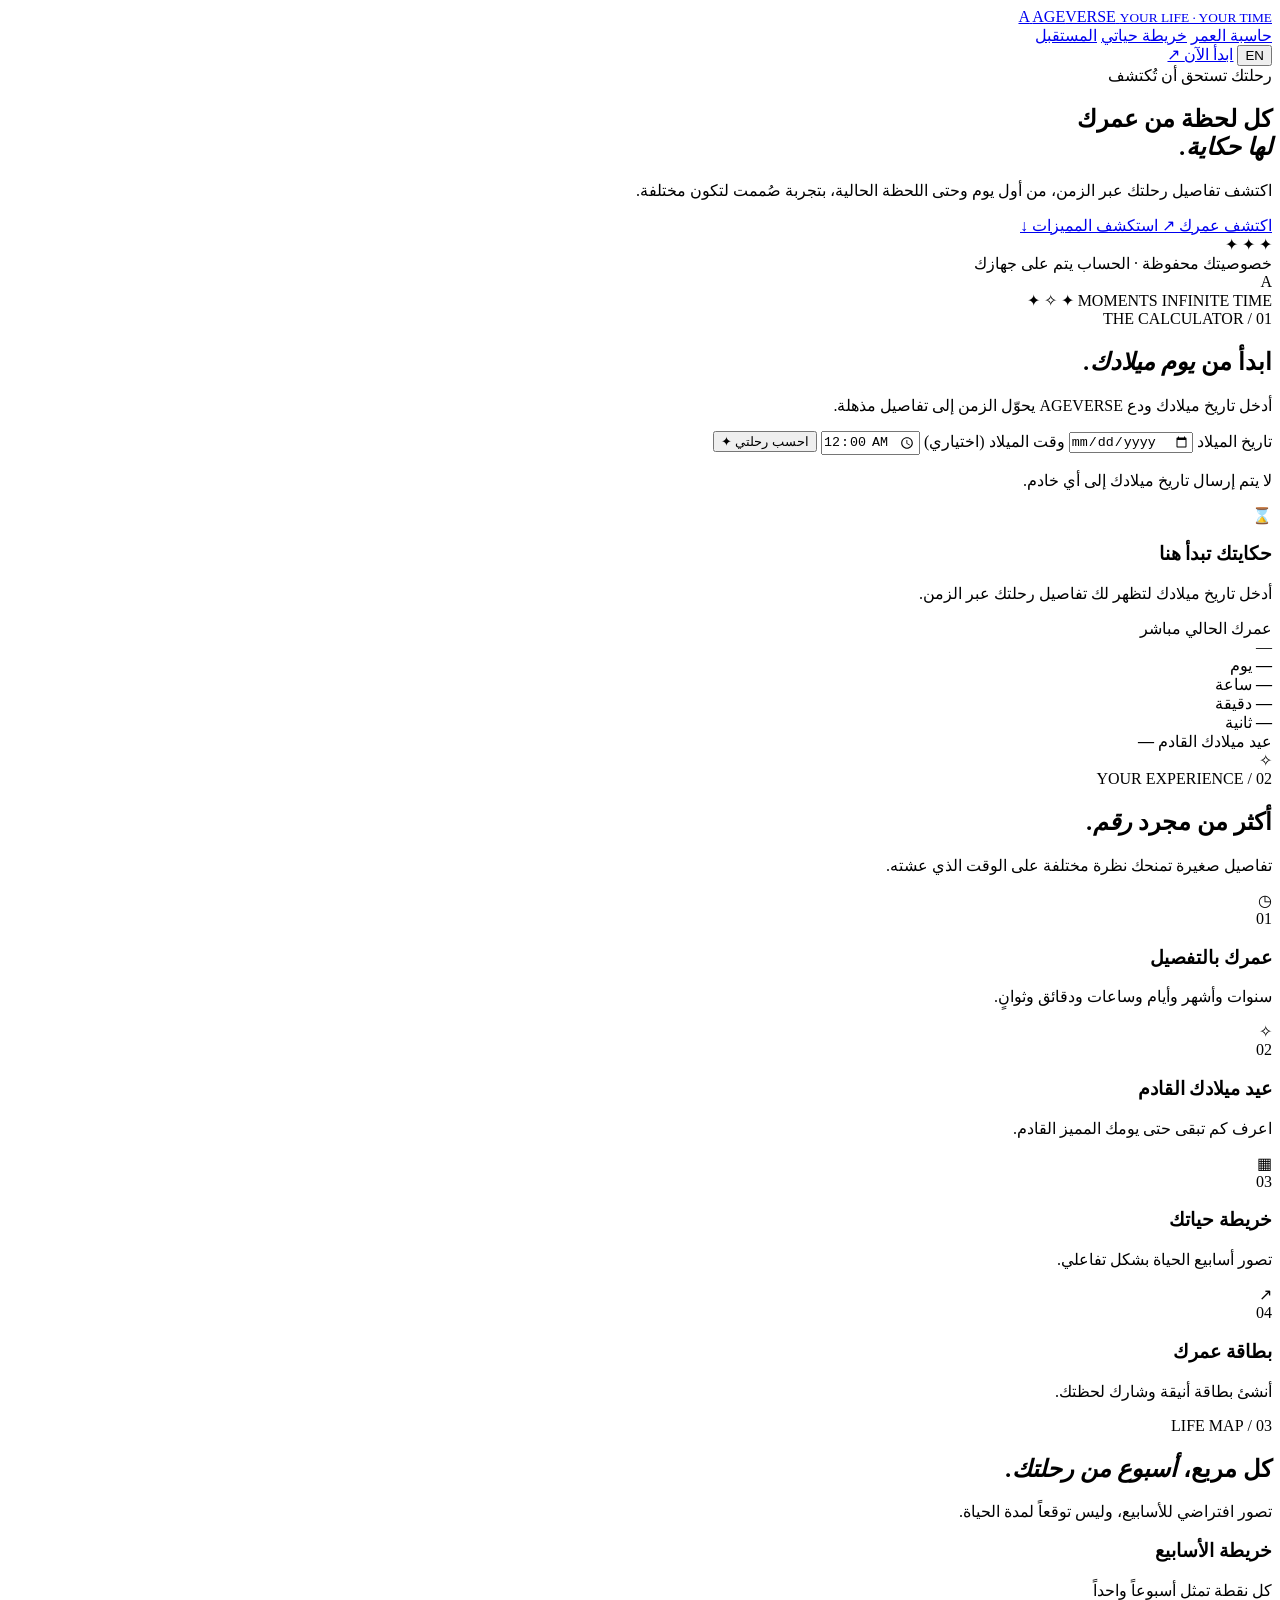
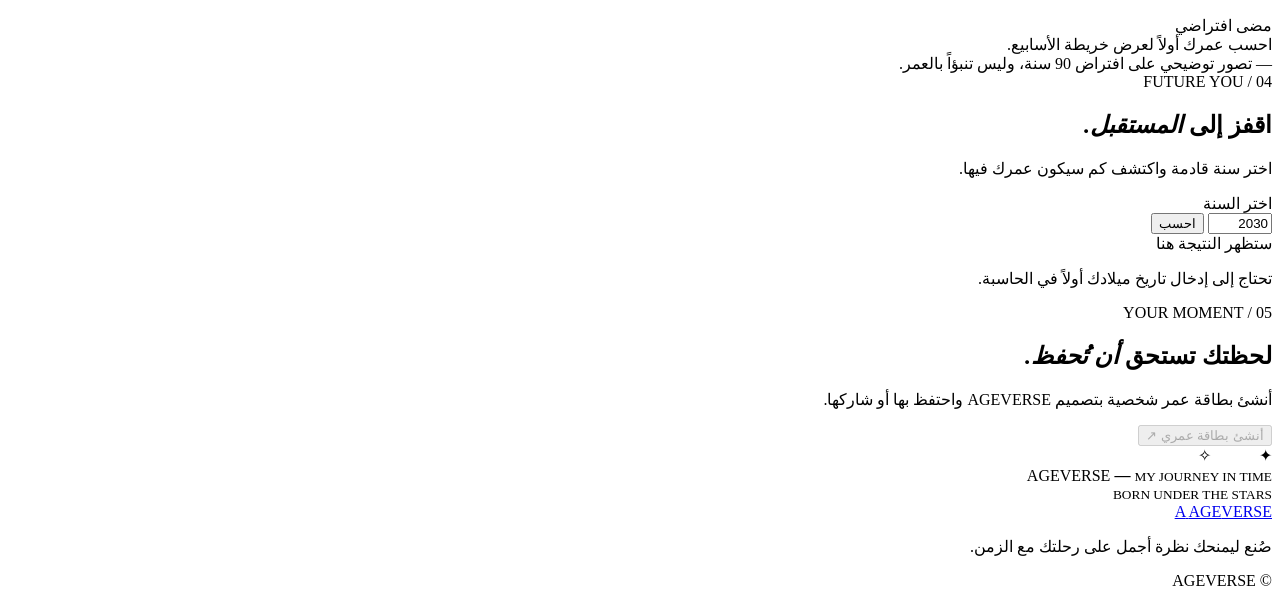
==== index.html @ b9f7c520 "Add initial HTML structure for AGEVERSE" ====
<!DOCTYPE html>
<html lang="ar" dir="rtl">
<head>
  <meta charset="UTF-8">
  <meta name="viewport" content="width=device-width, initial-scale=1.0">
  <meta name="theme-color" content="#0b0813">
  <meta name="description" content="AGEVERSE - اكتشف عمرك ورحلتك عبر الزمن">
  <title>AGEVERSE — Your Life, Your Time</title>

  <link rel="preconnect" href="https://fonts.googleapis.com">
  <link rel="preconnect" href="https://fonts.gstatic.com" crossorigin>

  <link href="https://fonts.googleapis.com/css2?family=DM+Sans:wght@400;500;600;700&family=IBM+Plex+Sans+Arabic:wght@400;500;600;700&display=swap" rel="stylesheet">

  <link rel="stylesheet" href="css/style.css">
</head>

<body>

  <div class="ambient ambient-one"></div>
  <div class="ambient ambient-two"></div>

  <header class="topbar wrap">

    <a class="brand" href="#">
      <span class="brand-mark">A</span>
      <span>
        AGE<span class="brand-light">VERSE</span>
        <small>YOUR LIFE · YOUR TIME</small>
      </span>
    </a>

    <nav class="nav">
      <a href="#calculator" data-i18n="navCalc">حاسبة العمر</a>
      <a href="#life-map" data-i18n="navMap">خريطة حياتي</a>
      <a href="#future" data-i18n="navFuture">المستقبل</a>
    </nav>

    <div class="top-actions">
      <button class="lang-btn" id="languageToggle">EN</button>
      <a class="top-cta" href="#calculator">
        <span data-i18n="start">ابدأ الآن</span> ↗
      </a>
    </div>

  </header>

  <main>

    <section class="hero wrap">

      <div class="hero-copy">

        <div class="eyebrow">
          <span class="eyebrow-dot"></span>
          <span data-i18n="eyebrow">رحلتك تستحق أن تُكتشف</span>
        </div>

        <h1 data-i18n="heroTitle">
          كل لحظة من عمرك<br>
          <em>لها حكاية.</em>
        </h1>

        <p data-i18n="heroText">
          اكتشف تفاصيل رحلتك عبر الزمن، من أول يوم وحتى اللحظة الحالية، بتجربة صُممت لتكون مختلفة.
        </p>

        <div class="hero-buttons">
          <a class="button button-primary" href="#calculator" data-i18n="discover">
            اكتشف عمرك ↗
          </a>

          <a class="text-link" href="#features" data-i18n="explore">
            استكشف المميزات ↓
          </a>
        </div>

        <div class="hero-proof">
          <div class="proof-stars">✦ ✦ ✦</div>
          <span data-i18n="private">
            خصوصيتك محفوظة · الحساب يتم على جهازك
          </span>
        </div>

      </div>

      <div class="hero-art">

        <div class="orbit orbit-a"></div>
        <div class="orbit orbit-b"></div>
        <div class="orbit orbit-c"></div>

        <div class="planet">
          <div class="planet-glow"></div>
          <div class="planet-core">A</div>
        </div>

        <span class="orbit-label label-top">MOMENTS</span>
        <span class="orbit-label label-bottom">INFINITE TIME</span>

        <span class="spark spark-one">✦</span>
        <span class="spark spark-two">✧</span>
        <span class="spark spark-three">✦</span>

      </div>

    </section>

    <section class="calculator-section wrap" id="calculator">

      <div class="section-heading">
        <div>
          <span class="kicker">01 / THE CALCULATOR</span>
          <h2 data-i18n="calcTitle">ابدأ من <em>يوم ميلادك.</em></h2>
        </div>

        <p data-i18n="calcDesc">
          أدخل تاريخ ميلادك ودع AGEVERSE يحوّل الزمن إلى تفاصيل مذهلة.
        </p>
      </div>

      <div class="calculator-card">

        <div class="form-side">

          <label for="birthDate" data-i18n="birthLabel">تاريخ الميلاد</label>
          <input id="birthDate" type="date">

          <label for="birthTime" data-i18n="timeLabel">
            وقت الميلاد (اختياري)
          </label>
          <input id="birthTime" type="time" value="00:00">

          <button id="calculateBtn" class="button button-primary full-button">
            <span data-i18n="calculate">احسب رحلتي</span> ✦
          </button>

          <p class="form-note" data-i18n="localNote">
            لا يتم إرسال تاريخ ميلادك إلى أي خادم.
          </p>

          <p id="formError" class="form-error"></p>

        </div>

        <div class="result-side" id="resultPanel">

          <div class="result-empty">
            <div class="empty-icon">⌛</div>
            <h3 data-i18n="waitingTitle">حكايتك تبدأ هنا</h3>
            <p data-i18n="waitingText">
              أدخل تاريخ ميلادك لتظهر لك تفاصيل رحلتك عبر الزمن.
            </p>
          </div>

          <div class="result-content hidden" id="resultContent">

            <div class="result-top">
              <span data-i18n="yourAge">عمرك الحالي</span>
              <span class="live-pill"><i></i> مباشر</span>
            </div>

            <div class="age-number" id="ageMain">—</div>
            <div class="age-caption" id="ageCaption"></div>

            <div class="stats-grid">

              <div class="stat">
                <strong id="daysLived">—</strong>
                <span data-i18n="days">يوم</span>
              </div>

              <div class="stat">
                <strong id="hoursLived">—</strong>
                <span data-i18n="hours">ساعة</span>
              </div>

              <div class="stat">
                <strong id="minutesLived">—</strong>
                <span data-i18n="minutes">دقيقة</span>
              </div>

              <div class="stat">
                <strong id="secondsLived">—</strong>
                <span data-i18n="seconds">ثانية</span>
              </div>

            </div>

            <div class="birthday-strip">
              <div>
                <span data-i18n="nextBirthday">عيد ميلادك القادم</span>
                <strong id="birthdayCountdown">—</strong>
              </div>
              <div class="birthday-icon">✧</div>
            </div>

          </div>

        </div>

      </div>

    </section>

    <section class="features-section wrap" id="features">

      <div class="section-heading">
        <div>
          <span class="kicker">02 / YOUR EXPERIENCE</span>
          <h2 data-i18n="featuresTitle">أكثر من مجرد <em>رقم.</em></h2>
        </div>
        <p data-i18n="featuresDesc">
          تفاصيل صغيرة تمنحك نظرة مختلفة على الوقت الذي عشته.
        </p>
      </div>

      <div class="feature-grid">

        <article class="feature-card">
          <div class="feature-icon">◷</div>
          <span class="feature-index">01</span>
          <h3 data-i18n="featureOne">عمرك بالتفصيل</h3>
          <p data-i18n="featureOneText">
            سنوات وأشهر وأيام وساعات ودقائق وثوانٍ.
          </p>
        </article>

        <article class="feature-card">
          <div class="feature-icon">✧</div>
          <span class="feature-index">02</span>
          <h3 data-i18n="featureTwo">عيد ميلادك القادم</h3>
          <p data-i18n="featureTwoText">
            اعرف كم تبقى حتى يومك المميز القادم.
          </p>
        </article>

        <article class="feature-card">
          <div class="feature-icon">▦</div>
          <span class="feature-index">03</span>
          <h3 data-i18n="featureThree">خريطة حياتك</h3>
          <p data-i18n="featureThreeText">
            تصور أسابيع الحياة بشكل تفاعلي.
          </p>
        </article>

        <article class="feature-card">
          <div class="feature-icon">↗</div>
          <span class="feature-index">04</span>
          <h3 data-i18n="featureFour">بطاقة عمرك</h3>
          <p data-i18n="featureFourText">
            أنشئ بطاقة أنيقة وشارك لحظتك.
          </p>
        </article>

      </div>

    </section>

    <section class="life-section wrap" id="life-map">

      <div class="section-heading">
        <div>
          <span class="kicker">03 / LIFE MAP</span>
          <h2 data-i18n="mapTitle">
            كل مربع، <em>أسبوع من رحلتك.</em>
          </h2>
        </div>

        <p data-i18n="mapDesc">
          تصور افتراضي للأسابيع، وليس توقعاً لمدة الحياة.
        </p>
      </div>

      <div class="life-card">

        <div class="life-card-head">
          <div>
            <h3 data-i18n="mapSubtitle">خريطة الأسابيع</h3>
            <p data-i18n="mapSubtext">كل نقطة تمثل أسبوعاً واحداً</p>
          </div>

          <div class="map-legend">
            <span><i class="legend-lived"></i> مضى</span>
            <span><i class="legend-future"></i> افتراضي</span>
          </div>
        </div>

        <div class="life-map-empty" id="lifeMapEmpty">
          احسب عمرك أولاً لعرض خريطة الأسابيع.
        </div>

        <div class="life-map hidden" id="lifeMap"></div>

        <div class="map-foot">
          <span id="weeksCount">—</span>
          <span data-i18n="mapDisclaimer">
            تصور توضيحي على افتراض 90 سنة، وليس تنبؤاً بالعمر.
          </span>
        </div>

      </div>

    </section>

    <section class="future-section wrap" id="future">

      <div class="future-copy">
        <span class="kicker">04 / FUTURE YOU</span>
        <h2 data-i18n="futureTitle">اقفز إلى <em>المستقبل.</em></h2>
        <p data-i18n="futureText">
          اختر سنة قادمة واكتشف كم سيكون عمرك فيها.
        </p>
      </div>

      <div class="future-card">

        <label for="futureYear" data-i18n="chooseYear">اختر السنة</label>

        <div class="future-input-row">
          <input type="number" id="futureYear" min="1900" max="2200" value="2030">

          <button id="futureBtn" class="button button-primary" type="button">
            احسب
          </button>
        </div>

        <div id="futureResult" class="future-result">
          ستظهر النتيجة هنا
        </div>

        <p class="future-hint" data-i18n="futureHint">
          تحتاج إلى إدخال تاريخ ميلادك أولاً في الحاسبة.
        </p>

      </div>

    </section>

    <section class="share-section wrap">

      <div class="share-card">

        <div>
          <span class="kicker">05 / YOUR MOMENT</span>

          <h2 data-i18n="shareTitle">
            لحظتك تستحق <em>أن تُحفظ.</em>
          </h2>

          <p data-i18n="shareText">
            أنشئ بطاقة عمر شخصية بتصميم AGEVERSE واحتفظ بها أو شاركها.
          </p>

          <button class="button button-primary" id="shareBtn" disabled>
            <span data-i18n="createCard">أنشئ بطاقة عمري</span> ↗
          </button>
        </div>

        <div class="share-preview">

          <div class="preview-stars">✦　　　✧</div>

          <span>AGEVERSE</span>

          <strong id="previewAge">—</strong>

          <small>MY JOURNEY IN TIME</small>

          <div class="preview-line"></div>

          <small id="previewDate">BORN UNDER THE STARS</small>

        </div>

      </div>

    </section>

  </main>

  <footer class="footer wrap">

    <a class="brand footer-brand" href="#">
      <span class="brand-mark">A</span>
      <span>AGE<span class="brand-light">VERSE</span></span>
    </a>

    <p data-i18n="footerText">
      صُنع ليمنحك نظرة أجمل على رحلتك مع الزمن.
    </p>

    <span>© <span id="yearNow"></span> AGEVERSE</span>

  </footer>

  <div class="toast" id="toast"></div>

  <script src="js/app.js"></script>

</body>
</html>
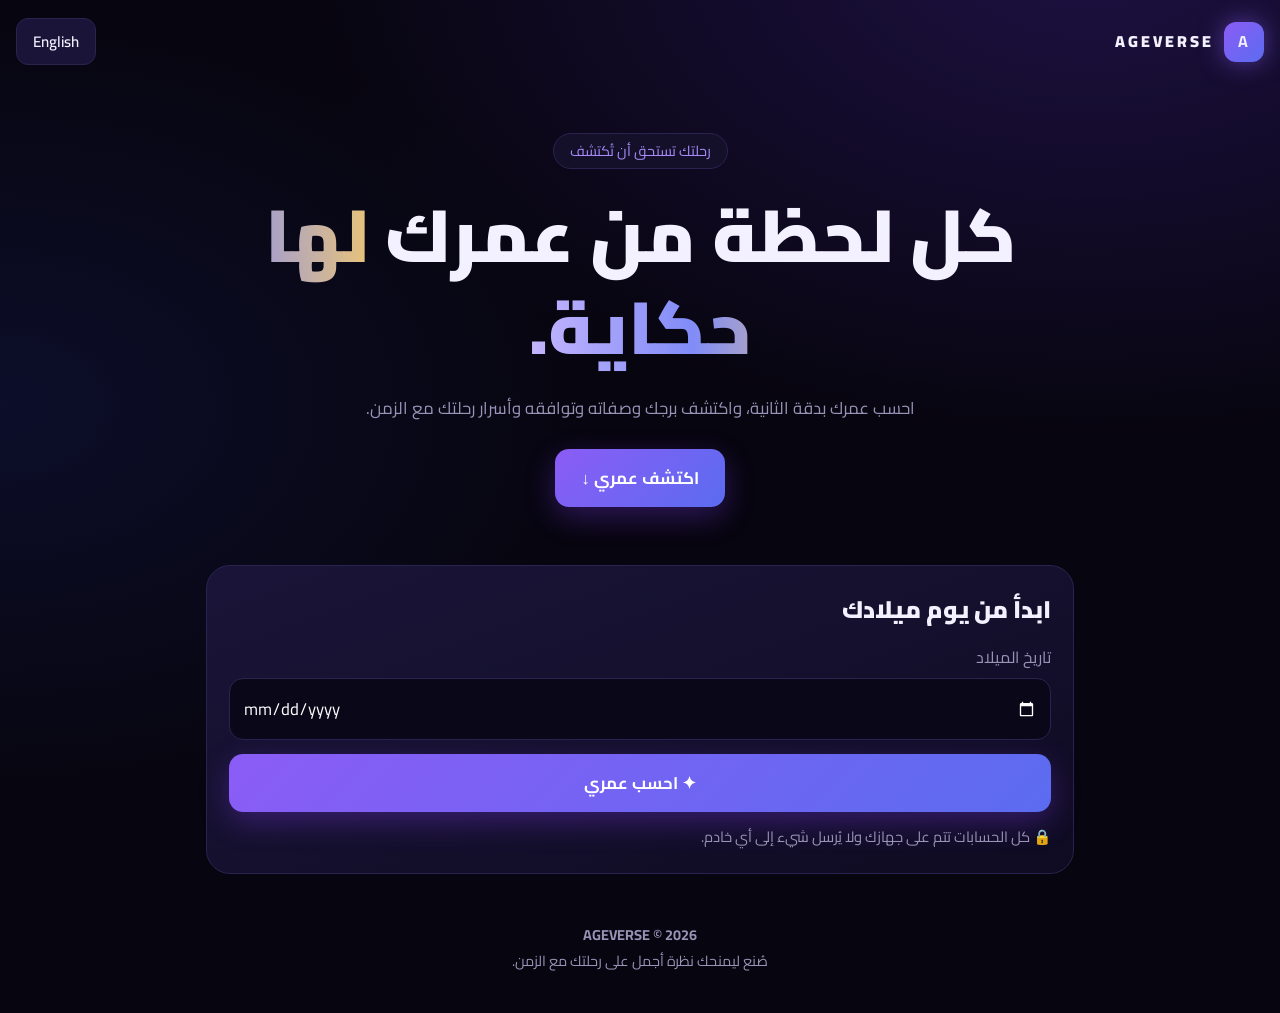
==== commit dd169e33: "Add files via upload" ====
--- a/index.html
+++ b/index.html
@@ -1,403 +1,141 @@
-
 <!DOCTYPE html>
 <html lang="ar" dir="rtl">
 <head>
-  <meta charset="UTF-8">
-  <meta name="viewport" content="width=device-width, initial-scale=1.0">
-  <meta name="theme-color" content="#0b0813">
-  <meta name="description" content="AGEVERSE - اكتشف عمرك ورحلتك عبر الزمن">
-  <title>AGEVERSE — Your Life, Your Time</title>
-
-  <link rel="preconnect" href="https://fonts.googleapis.com">
-  <link rel="preconnect" href="https://fonts.gstatic.com" crossorigin>
-
-  <link href="https://fonts.googleapis.com/css2?family=DM+Sans:wght@400;500;600;700&family=IBM+Plex+Sans+Arabic:wght@400;500;600;700&display=swap" rel="stylesheet">
-
-  <link rel="stylesheet" href="css/style.css">
+<meta charset="utf-8">
+<meta name="viewport" content="width=device-width,initial-scale=1">
+<title>AGEVERSE</title>
+<meta name="description" content="AGEVERSE — Age calculator, zodiac sign, life map | حاسبة العمر والبرج">
+<link rel="icon" href="data:image/svg+xml,<svg xmlns=%22http://www.w3.org/2000/svg%22 viewBox=%220 0 100 100%22><text y=%22.9em%22 font-size=%2290%22>⏳</text></svg>">
+<link href="https://fonts.googleapis.com/css2?family=Cairo:wght@400;600;700;900&display=swap" rel="stylesheet">
+<style>
+:root{--bg:#07050f;--b:#2a2350;--p:#a78bfa;--g:#e8c37a;--t:#f3f0ff;--m:#9a93b8}
+*{box-sizing:border-box;margin:0;padding:0}
+body{font-family:Cairo,system-ui,sans-serif;background:radial-gradient(800px 500px at 85% -5%,#3b21886b,transparent),radial-gradient(600px 400px at 0 40%,#1d2a7a40,transparent),var(--bg);color:var(--t);line-height:1.8;overflow-x:hidden}
+.w{max-width:900px;margin:auto;padding:0 16px}
+.top{display:flex;justify-content:space-between;align-items:center;padding:18px 16px}
+.logo{display:flex;align-items:center;gap:10px;font-weight:900;letter-spacing:3px}
+.logo b{display:grid;place-items:center;width:40px;height:40px;border-radius:12px;background:linear-gradient(135deg,#8b5cf6,#5b6cf0);box-shadow:0 0 24px #8b5cf688}
+.gh{background:#1a1538;color:var(--t);border:1px solid var(--b);border-radius:12px;padding:8px 16px;font:600 .95rem Cairo;cursor:pointer}
+.hero{text-align:center;padding:50px 0 40px}
+.badge{display:inline-block;border:1px solid var(--b);background:#14102a;border-radius:99px;padding:4px 16px;color:var(--p);font-size:.9rem}
+h1{font-size:clamp(2.3rem,9vw,4.6rem);font-weight:900;line-height:1.25;margin:20px 0}
+em{font-style:normal;background:linear-gradient(90deg,#c4b5fd,#818cf8,#e8c37a);-webkit-background-clip:text;background-clip:text;color:transparent}
+.hero p{color:var(--m);max-width:560px;margin:0 auto 26px;font-size:1.05rem}
+.btn{display:inline-block;background:linear-gradient(135deg,#8b5cf6,#5b6cf0);color:#fff;border:0;border-radius:14px;padding:13px 26px;font:700 1.05rem Cairo;cursor:pointer;text-decoration:none;box-shadow:0 10px 30px #7c3aed55;transition:.2s}
+.btn:active{transform:scale(.97)}
+.card{background:linear-gradient(160deg,#1a1538,#0f0b22);border:1px solid var(--b);border-radius:24px;padding:22px;margin:18px 0;animation:up .6s both}
+@keyframes up{from{opacity:0;transform:translateY(20px)}}
+h2{font-size:1.5rem;font-weight:900;margin-bottom:12px}
+h3{color:var(--g);font-size:1.05rem;margin:14px 0 4px}
+.mu{color:var(--m);font-size:.92rem}
+label{display:block;color:var(--m);margin-bottom:6px}
+input{width:100%;background:#0a0818;border:1px solid var(--b);color:#fff;border-radius:14px;padding:13px;font:1.05rem Cairo;color-scheme:dark;margin-bottom:14px;text-align:start}
+.card>.btn{width:100%;margin-bottom:12px}
+.row{display:flex;gap:10px}.row input{margin:0}.row .btn{width:auto}
+.big{font-size:clamp(3.2rem,18vw,6.5rem);font-weight:900;line-height:1.1;background:linear-gradient(90deg,#c4b5fd,#818cf8);-webkit-background-clip:text;background-clip:text;color:transparent}
+.grid{display:grid;grid-template-columns:repeat(auto-fit,minmax(140px,1fr));gap:10px;margin-top:14px}
+.stat{background:#0d0a1f;border:1px solid var(--b);border-radius:16px;padding:12px;text-align:center}
+.stat b{display:block;font-size:1.25rem;direction:ltr;overflow-wrap:anywhere}
+.stat span{color:var(--m);font-size:.85rem}
+.nb{margin-top:14px;padding:14px;border-radius:16px;background:#241a4d;border:1px solid var(--b);color:#d8ccff;font-weight:700}
+.zh{display:flex;align-items:center;gap:16px}
+.sym{font-size:4.2rem;line-height:1;color:var(--g);text-shadow:0 0 30px #e8c37a77}
+.chips{display:flex;flex-wrap:wrap;gap:8px;margin:12px 0}
+.chips span{background:#241a4d;border:1px solid var(--b);border-radius:99px;padding:3px 14px;font-size:.92rem}
+.two{display:grid;grid-template-columns:repeat(auto-fit,minmax(220px,1fr));gap:12px}
+canvas{width:100%;display:block;margin:12px 0}
+.out{margin-top:14px;padding:14px;border-radius:16px;background:#241a4d;color:#d8ccff;font-weight:700;text-align:center}
+.c{text-align:center}
+footer{text-align:center;color:var(--m);padding:30px 16px 40px;font-size:.9rem}
+</style>
 </head>
-
 <body>
-
-  <div class="ambient ambient-one"></div>
-  <div class="ambient ambient-two"></div>
-
-  <header class="topbar wrap">
-
-    <a class="brand" href="#">
-      <span class="brand-mark">A</span>
-      <span>
-        AGE<span class="brand-light">VERSE</span>
-        <small>YOUR LIFE · YOUR TIME</small>
-      </span>
-    </a>
-
-    <nav class="nav">
-      <a href="#calculator" data-i18n="navCalc">حاسبة العمر</a>
-      <a href="#life-map" data-i18n="navMap">خريطة حياتي</a>
-      <a href="#future" data-i18n="navFuture">المستقبل</a>
-    </nav>
-
-    <div class="top-actions">
-      <button class="lang-btn" id="languageToggle">EN</button>
-      <a class="top-cta" href="#calculator">
-        <span data-i18n="start">ابدأ الآن</span> ↗
-      </a>
-    </div>
-
-  </header>
-
-  <main>
-
-    <section class="hero wrap">
-
-      <div class="hero-copy">
-
-        <div class="eyebrow">
-          <span class="eyebrow-dot"></span>
-          <span data-i18n="eyebrow">رحلتك تستحق أن تُكتشف</span>
-        </div>
-
-        <h1 data-i18n="heroTitle">
-          كل لحظة من عمرك<br>
-          <em>لها حكاية.</em>
-        </h1>
-
-        <p data-i18n="heroText">
-          اكتشف تفاصيل رحلتك عبر الزمن، من أول يوم وحتى اللحظة الحالية، بتجربة صُممت لتكون مختلفة.
-        </p>
-
-        <div class="hero-buttons">
-          <a class="button button-primary" href="#calculator" data-i18n="discover">
-            اكتشف عمرك ↗
-          </a>
-
-          <a class="text-link" href="#features" data-i18n="explore">
-            استكشف المميزات ↓
-          </a>
-        </div>
-
-        <div class="hero-proof">
-          <div class="proof-stars">✦ ✦ ✦</div>
-          <span data-i18n="private">
-            خصوصيتك محفوظة · الحساب يتم على جهازك
-          </span>
-        </div>
-
-      </div>
-
-      <div class="hero-art">
-
-        <div class="orbit orbit-a"></div>
-        <div class="orbit orbit-b"></div>
-        <div class="orbit orbit-c"></div>
-
-        <div class="planet">
-          <div class="planet-glow"></div>
-          <div class="planet-core">A</div>
-        </div>
-
-        <span class="orbit-label label-top">MOMENTS</span>
-        <span class="orbit-label label-bottom">INFINITE TIME</span>
-
-        <span class="spark spark-one">✦</span>
-        <span class="spark spark-two">✧</span>
-        <span class="spark spark-three">✦</span>
-
-      </div>
-
-    </section>
-
-    <section class="calculator-section wrap" id="calculator">
-
-      <div class="section-heading">
-        <div>
-          <span class="kicker">01 / THE CALCULATOR</span>
-          <h2 data-i18n="calcTitle">ابدأ من <em>يوم ميلادك.</em></h2>
-        </div>
-
-        <p data-i18n="calcDesc">
-          أدخل تاريخ ميلادك ودع AGEVERSE يحوّل الزمن إلى تفاصيل مذهلة.
-        </p>
-      </div>
-
-      <div class="calculator-card">
-
-        <div class="form-side">
-
-          <label for="birthDate" data-i18n="birthLabel">تاريخ الميلاد</label>
-          <input id="birthDate" type="date">
-
-          <label for="birthTime" data-i18n="timeLabel">
-            وقت الميلاد (اختياري)
-          </label>
-          <input id="birthTime" type="time" value="00:00">
-
-          <button id="calculateBtn" class="button button-primary full-button">
-            <span data-i18n="calculate">احسب رحلتي</span> ✦
-          </button>
-
-          <p class="form-note" data-i18n="localNote">
-            لا يتم إرسال تاريخ ميلادك إلى أي خادم.
-          </p>
-
-          <p id="formError" class="form-error"></p>
-
-        </div>
-
-        <div class="result-side" id="resultPanel">
-
-          <div class="result-empty">
-            <div class="empty-icon">⌛</div>
-            <h3 data-i18n="waitingTitle">حكايتك تبدأ هنا</h3>
-            <p data-i18n="waitingText">
-              أدخل تاريخ ميلادك لتظهر لك تفاصيل رحلتك عبر الزمن.
-            </p>
-          </div>
-
-          <div class="result-content hidden" id="resultContent">
-
-            <div class="result-top">
-              <span data-i18n="yourAge">عمرك الحالي</span>
-              <span class="live-pill"><i></i> مباشر</span>
-            </div>
-
-            <div class="age-number" id="ageMain">—</div>
-            <div class="age-caption" id="ageCaption"></div>
-
-            <div class="stats-grid">
-
-              <div class="stat">
-                <strong id="daysLived">—</strong>
-                <span data-i18n="days">يوم</span>
-              </div>
-
-              <div class="stat">
-                <strong id="hoursLived">—</strong>
-                <span data-i18n="hours">ساعة</span>
-              </div>
-
-              <div class="stat">
-                <strong id="minutesLived">—</strong>
-                <span data-i18n="minutes">دقيقة</span>
-              </div>
-
-              <div class="stat">
-                <strong id="secondsLived">—</strong>
-                <span data-i18n="seconds">ثانية</span>
-              </div>
-
-            </div>
-
-            <div class="birthday-strip">
-              <div>
-                <span data-i18n="nextBirthday">عيد ميلادك القادم</span>
-                <strong id="birthdayCountdown">—</strong>
-              </div>
-              <div class="birthday-icon">✧</div>
-            </div>
-
-          </div>
-
-        </div>
-
-      </div>
-
-    </section>
-
-    <section class="features-section wrap" id="features">
-
-      <div class="section-heading">
-        <div>
-          <span class="kicker">02 / YOUR EXPERIENCE</span>
-          <h2 data-i18n="featuresTitle">أكثر من مجرد <em>رقم.</em></h2>
-        </div>
-        <p data-i18n="featuresDesc">
-          تفاصيل صغيرة تمنحك نظرة مختلفة على الوقت الذي عشته.
-        </p>
-      </div>
-
-      <div class="feature-grid">
-
-        <article class="feature-card">
-          <div class="feature-icon">◷</div>
-          <span class="feature-index">01</span>
-          <h3 data-i18n="featureOne">عمرك بالتفصيل</h3>
-          <p data-i18n="featureOneText">
-            سنوات وأشهر وأيام وساعات ودقائق وثوانٍ.
-          </p>
-        </article>
-
-        <article class="feature-card">
-          <div class="feature-icon">✧</div>
-          <span class="feature-index">02</span>
-          <h3 data-i18n="featureTwo">عيد ميلادك القادم</h3>
-          <p data-i18n="featureTwoText">
-            اعرف كم تبقى حتى يومك المميز القادم.
-          </p>
-        </article>
-
-        <article class="feature-card">
-          <div class="feature-icon">▦</div>
-          <span class="feature-index">03</span>
-          <h3 data-i18n="featureThree">خريطة حياتك</h3>
-          <p data-i18n="featureThreeText">
-            تصور أسابيع الحياة بشكل تفاعلي.
-          </p>
-        </article>
-
-        <article class="feature-card">
-          <div class="feature-icon">↗</div>
-          <span class="feature-index">04</span>
-          <h3 data-i18n="featureFour">بطاقة عمرك</h3>
-          <p data-i18n="featureFourText">
-            أنشئ بطاقة أنيقة وشارك لحظتك.
-          </p>
-        </article>
-
-      </div>
-
-    </section>
-
-    <section class="life-section wrap" id="life-map">
-
-      <div class="section-heading">
-        <div>
-          <span class="kicker">03 / LIFE MAP</span>
-          <h2 data-i18n="mapTitle">
-            كل مربع، <em>أسبوع من رحلتك.</em>
-          </h2>
-        </div>
-
-        <p data-i18n="mapDesc">
-          تصور افتراضي للأسابيع، وليس توقعاً لمدة الحياة.
-        </p>
-      </div>
-
-      <div class="life-card">
-
-        <div class="life-card-head">
-          <div>
-            <h3 data-i18n="mapSubtitle">خريطة الأسابيع</h3>
-            <p data-i18n="mapSubtext">كل نقطة تمثل أسبوعاً واحداً</p>
-          </div>
-
-          <div class="map-legend">
-            <span><i class="legend-lived"></i> مضى</span>
-            <span><i class="legend-future"></i> افتراضي</span>
-          </div>
-        </div>
-
-        <div class="life-map-empty" id="lifeMapEmpty">
-          احسب عمرك أولاً لعرض خريطة الأسابيع.
-        </div>
-
-        <div class="life-map hidden" id="lifeMap"></div>
-
-        <div class="map-foot">
-          <span id="weeksCount">—</span>
-          <span data-i18n="mapDisclaimer">
-            تصور توضيحي على افتراض 90 سنة، وليس تنبؤاً بالعمر.
-          </span>
-        </div>
-
-      </div>
-
-    </section>
-
-    <section class="future-section wrap" id="future">
-
-      <div class="future-copy">
-        <span class="kicker">04 / FUTURE YOU</span>
-        <h2 data-i18n="futureTitle">اقفز إلى <em>المستقبل.</em></h2>
-        <p data-i18n="futureText">
-          اختر سنة قادمة واكتشف كم سيكون عمرك فيها.
-        </p>
-      </div>
-
-      <div class="future-card">
-
-        <label for="futureYear" data-i18n="chooseYear">اختر السنة</label>
-
-        <div class="future-input-row">
-          <input type="number" id="futureYear" min="1900" max="2200" value="2030">
-
-          <button id="futureBtn" class="button button-primary" type="button">
-            احسب
-          </button>
-        </div>
-
-        <div id="futureResult" class="future-result">
-          ستظهر النتيجة هنا
-        </div>
-
-        <p class="future-hint" data-i18n="futureHint">
-          تحتاج إلى إدخال تاريخ ميلادك أولاً في الحاسبة.
-        </p>
-
-      </div>
-
-    </section>
-
-    <section class="share-section wrap">
-
-      <div class="share-card">
-
-        <div>
-          <span class="kicker">05 / YOUR MOMENT</span>
-
-          <h2 data-i18n="shareTitle">
-            لحظتك تستحق <em>أن تُحفظ.</em>
-          </h2>
-
-          <p data-i18n="shareText">
-            أنشئ بطاقة عمر شخصية بتصميم AGEVERSE واحتفظ بها أو شاركها.
-          </p>
-
-          <button class="button button-primary" id="shareBtn" disabled>
-            <span data-i18n="createCard">أنشئ بطاقة عمري</span> ↗
-          </button>
-        </div>
-
-        <div class="share-preview">
-
-          <div class="preview-stars">✦　　　✧</div>
-
-          <span>AGEVERSE</span>
-
-          <strong id="previewAge">—</strong>
-
-          <small>MY JOURNEY IN TIME</small>
-
-          <div class="preview-line"></div>
-
-          <small id="previewDate">BORN UNDER THE STARS</small>
-
-        </div>
-
-      </div>
-
-    </section>
-
-  </main>
-
-  <footer class="footer wrap">
-
-    <a class="brand footer-brand" href="#">
-      <span class="brand-mark">A</span>
-      <span>AGE<span class="brand-light">VERSE</span></span>
-    </a>
-
-    <p data-i18n="footerText">
-      صُنع ليمنحك نظرة أجمل على رحلتك مع الزمن.
-    </p>
-
-    <span>© <span id="yearNow"></span> AGEVERSE</span>
-
-  </footer>
-
-  <div class="toast" id="toast"></div>
-
-  <script src="js/app.js"></script>
-
+<header class="top"><div class="logo"><b>A</b><span>AGEVERSE</span></div><button class="gh" id="lg">English</button></header>
+<main class="w">
+<section class="hero"><span class="badge" data-t="tag"></span><h1><span data-t="h1a"></span> <em data-t="h1b"></em></h1><p data-t="sub"></p><a class="btn" href="#calc" data-t="cta"></a></section>
+<section class="card" id="calc"><h2 data-t="calcT"></h2><label for="dob" data-t="dob"></label><input id="dob" type="date" dir="ltr" min="1900-01-01"><button class="btn" id="go" data-t="go"></button><p class="mu" data-t="priv"></p></section>
+<div id="res" hidden>
+<section class="card"><p class="mu" data-t="now"></p><div class="big" id="ay"></div><p class="mu" id="amd"></p><div class="grid" id="st"></div><div class="nb" id="nb"></div></section>
+<section class="card" id="zd"></section>
+<section class="card"><h2 data-t="fT"></h2><div class="grid" id="ft"></div></section>
+<section class="card"><h2 data-t="mT"></h2><p class="mu" data-t="mS"></p><canvas id="cv"></canvas><p class="mu" id="mf"></p></section>
+<section class="card"><h2 data-t="uT"></h2><div class="row"><input id="fy" type="number" dir="ltr"><button class="btn" id="fg" data-t="fgo"></button></div><p class="out" id="fr"></p></section>
+<section class="card c"><h2 data-t="sT"></h2><button class="btn" id="sh" data-t="sB"></button></section>
+</div>
+</main>
+<footer><b>AGEVERSE © 2026</b><br><span data-t="ft2"></span></footer>
+<script>
+const $=i=>document.getElementById(i),f=n=>Math.floor(n).toLocaleString('en-US');
+const L={
+ar:{title:'AGEVERSE — حياتك، وقتك',tag:'رحلتك تستحق أن تُكتشف',h1a:'كل لحظة من عمرك',h1b:'لها حكاية.',sub:'احسب عمرك بدقة الثانية، واكتشف برجك وصفاته وتوافقه وأسرار رحلتك مع الزمن.',cta:'اكتشف عمري ↓',calcT:'ابدأ من يوم ميلادك',dob:'تاريخ الميلاد',go:'✦ احسب عمري',priv:'🔒 كل الحسابات تتم على جهازك ولا يُرسل شيء إلى أي خادم.',bad:'أدخل تاريخ ميلاد صحيحاً',now:'عمرك الحالي',yr:'سنة',mo:'شهر',dy:'يوم',u:['يوم','ساعة','دقيقة','ثانية'],nb:'عيد ميلادك القادم',left:'يوم متبقي',today:'🎉 اليوم عيد ميلادك! كل عام وأنت بخير',pl:'الكوكب الحاكم',str:'✨ الإيجابيات ونقاط القوة',weak:'⚠️ نقاط الضعف',comp:'💞 الأبراج الأكثر توافقاً',lc:'لون الحظ',ls:'حجر الميلاد',ld:'يوم الحظ',disc:'الأبراج للتسلية والترفيه وليست حقائق علمية.',fT:'حقائق عن رحلتك',wd:'وُلدت يوم',gen:'جيلك',hb:'نبضات قلبك (تقريباً)',mn:'أقمار كاملة عشتها',sl:'سنوات قضيتها نائماً',wk:'أسابيع عشتها',mT:'خريطة الحياة',mS:'كل نقطة تمثل أسبوعاً، على افتراض 90 سنة (تصور توضيحي لا توقع).',mf:'عشتَ {w} أسبوعاً من أصل 4,680',uT:'اقفز إلى المستقبل',fgo:'احسب',fr:'في سنة {y} سيكون عمرك {a} سنة ✨',sT:'لحظتك تستحق أن تُحفظ',sB:'↗ حمّل بطاقة عمري',ft2:'صُنع ليمنحك نظرة أجمل على رحلتك مع الزمن.',g:['الجيل الصامت','جيل الطفرة','الجيل إكس','جيل الألفية','الجيل زد','جيل ألفا'],e:['🔥 نار','🌍 تراب','💨 هواء','💧 ماء'],md:['كاردينال (مبادر)','ثابت','متغير (مرن)']},
+en:{title:'AGEVERSE — Your Life, Your Time',tag:'Your journey deserves to be discovered',h1a:'Every moment of your life',h1b:'has a story.',sub:'Calculate your age to the second, then discover your zodiac sign, its traits, compatibility and the secrets of your journey through time.',cta:'Discover my age ↓',calcT:'Start from your birthday',dob:'Date of birth',go:'✦ Calculate my age',priv:'🔒 Everything is calculated on your device. Nothing is sent to any server.',bad:'Enter a valid birth date',now:'Your current age',yr:'Years',mo:'Months',dy:'Days',u:['Days','Hours','Minutes','Seconds'],nb:'Your next birthday',left:'days left',today:'🎉 Today is your birthday! Happy birthday!',pl:'Ruling planet',str:'✨ Strengths & positives',weak:'⚠️ Weaknesses',comp:'💞 Most compatible signs',lc:'Lucky color',ls:'Birthstone',ld:'Lucky day',disc:'Horoscopes are for entertainment only, not scientific facts.',fT:'Facts about your journey',wd:'You were born on a',gen:'Your generation',hb:'Heartbeats (approx.)',mn:'Full moons you have seen',sl:'Years spent sleeping',wk:'Weeks lived',mT:'Life Map',mS:'Each dot is one week, assuming 90 years (an illustration, not a prediction).',mf:'You have lived {w} of 4,680 weeks',uT:'Jump to the future',fgo:'Calculate',fr:'In {y} you will be {a} years old ✨',sT:'Your moment deserves to be saved',sB:'↗ Download my age card',ft2:'Made to give you a better look at your journey through time.',g:['Silent Generation','Baby Boomers','Gen X','Millennials','Gen Z','Gen Alpha'],e:['🔥 Fire','🌍 Earth','💨 Air','💧 Water'],md:['Cardinal','Fixed','Mutable']}};
+// name|planet|traits|strengths|weaknesses|color|stone|day
+const Z={ar:[
+'الحمل|المريخ|جريء ومندفع وقيادي، يحب التحدي والبدايات الجديدة.|الشجاعة، الحماس، المبادرة، الصراحة|التسرع، العناد، سرعة الغضب|الأحمر|الألماس|الثلاثاء',
+'الثور|الزهرة|هادئ وصبور، يقدّر الجمال والراحة والاستقرار.|الإخلاص، الصبر، الاعتمادية، الذوق الرفيع|العناد، التملك، مقاومة التغيير|الأخضر|الزمرد|الجمعة',
+'الجوزاء|عطارد|ذكي وفضولي وسريع البديهة واجتماعي.|سرعة التعلم، الفكاهة، المرونة، حسن التواصل|التقلب، التشتت، القلق|الأصفر|العقيق|الأربعاء',
+'السرطان|القمر|عاطفي وحنون ومتعلق بالعائلة والبيت.|الحدس، الوفاء، الحنان، الحماية|فرط الحساسية، التعلق بالماضي، تقلب المزاج|الفضي|اللؤلؤ|الاثنين',
+'الأسد|الشمس|واثق وكريم وكاريزمي، يحب الصدارة.|الكرم، الثقة، القيادة، الدفء|الغرور، حب السيطرة، الحساسية للنقد|الذهبي|الياقوت الأحمر|الأحد',
+'العذراء|عطارد|دقيق وتحليلي ومنظّم، يسعى للكمال.|الدقة، الاجتهاد، العملية، الذكاء|النقد المفرط، القلق، المثالية الزائدة|البني|الياقوت الأزرق|الأربعاء',
+'الميزان|الزهرة|دبلوماسي وأنيق، يسعى للعدل والتوازن.|العدل، اللباقة، الذوق، روح التعاون|التردد، تجنب المواجهة، الاعتماد على الآخرين|الوردي|الأوبال|الجمعة',
+'العقرب|بلوتو|غامض وعميق وشغوف بإرادة قوية.|الإصرار، الولاء، الشجاعة، البصيرة|الغيرة، الكتمان، صعوبة النسيان|العنابي|التوباز|الثلاثاء',
+'القوس|المشتري|متفائل ومحب للمغامرة والحرية والمعرفة.|التفاؤل، الصدق، الانفتاح، روح المغامرة|قلة الصبر، المبالغة، التهرب من الالتزام|البنفسجي|الفيروز|الخميس',
+'الجدي|زحل|طموح ومنضبط ومسؤول، يبني بثبات.|الانضباط، المثابرة، المسؤولية، الحكمة|الجدية الزائدة، التشاؤم، الإفراط في العمل|الرمادي|العقيق الأحمر|السبت',
+'الدلو|أورانوس|مبتكر ومستقل وإنساني بتفكير مختلف.|الابتكار، الاستقلالية، الإنسانية، الأصالة|البرود العاطفي، العناد الفكري، التمرد|الأزرق|الجمشت|السبت',
+'الحوت|نبتون|حالم وحنون وفنان بروح روحانية.|الخيال، التعاطف، الإبداع، الحدس|الهروب من الواقع، السذاجة، التأثر السريع|الأخضر البحري|الأكوامارين|الخميس'],
+en:[
+'Aries|Mars|Bold, driven and a natural leader who loves challenges and fresh starts.|Courage, enthusiasm, initiative, honesty|Impulsive, stubborn, quick-tempered|Red|Diamond|Tuesday',
+'Taurus|Venus|Calm and patient, values beauty, comfort and stability.|Loyalty, patience, reliability, refined taste|Stubborn, possessive, resists change|Green|Emerald|Friday',
+'Gemini|Mercury|Clever, curious, quick-witted and sociable.|Fast learner, humor, adaptability, communication|Changeable, scattered, anxious|Yellow|Agate|Wednesday',
+'Cancer|Moon|Emotional, caring and deeply attached to family and home.|Intuition, loyalty, tenderness, protectiveness|Oversensitive, clings to the past, moody|Silver|Pearl|Monday',
+'Leo|Sun|Confident, generous and charismatic, loves the spotlight.|Generosity, confidence, leadership, warmth|Pride, controlling, sensitive to criticism|Gold|Ruby|Sunday',
+'Virgo|Mercury|Precise, analytical and organized, aims for perfection.|Accuracy, diligence, practicality, intelligence|Overcritical, anxious, perfectionist|Brown|Sapphire|Wednesday',
+'Libra|Venus|Diplomatic and elegant, seeks fairness and balance.|Fairness, tact, taste, teamwork|Indecisive, avoids conflict, dependent|Pink|Opal|Friday',
+'Scorpio|Pluto|Mysterious, deep and passionate with a strong will.|Determination, loyalty, courage, insight|Jealous, secretive, holds grudges|Burgundy|Topaz|Tuesday',
+'Sagittarius|Jupiter|Optimistic, adventurous, loves freedom and knowledge.|Optimism, honesty, open-mindedness, adventurous spirit|Impatient, exaggerates, avoids commitment|Purple|Turquoise|Thursday',
+'Capricorn|Saturn|Ambitious, disciplined and responsible, builds steadily.|Discipline, perseverance, responsibility, wisdom|Too serious, pessimistic, overworks|Gray|Garnet|Saturday',
+'Aquarius|Uranus|Inventive, independent and humanitarian, thinks differently.|Innovation, independence, humanity, originality|Emotionally distant, intellectually stubborn, rebellious|Blue|Amethyst|Saturday',
+'Pisces|Neptune|Dreamy, gentle and artistic with a spiritual soul.|Imagination, empathy, creativity, intuition|Escapist, naive, easily influenced|Sea green|Aquamarine|Thursday']};
+const SY='♈♉♊♋♌♍♎♏♐♑♒♓',C=[[4,8,10],[5,9,3],[6,10,0],[7,11,1],[0,8,6],[1,9,7],[2,10,4],[3,11,5],[0,4,6],[1,5,11],[2,6,8],[3,7,9]];
+const S=[[1,20,10],[2,19,11],[3,21,0],[4,20,1],[5,21,2],[6,21,3],[7,23,4],[8,23,5],[9,23,6],[10,23,7],[11,22,8],[12,22,9]];
+const sg=d=>{const k=(d.getMonth()+1)*100+d.getDate();let r=9;S.forEach(s=>{if(k>=s[0]*100+s[1])r=s[2]});return r};
+const st=i=>S.find(s=>s[2]==i);
+let lang='ar',B=null,tm;
+try{lang=localStorage.lang||'ar'}catch(e){}
+function age(b,n){let y=n.getFullYear()-b.getFullYear(),m=n.getMonth()-b.getMonth(),d=n.getDate()-b.getDate();if(d<0){m--;d+=new Date(n.getFullYear(),n.getMonth(),0).getDate()}if(m<0){y--;m+=12}return[y,m,d]}
+function tr(){const t=L[lang];document.documentElement.lang=lang;document.documentElement.dir=lang=='ar'?'rtl':'ltr';document.querySelectorAll('[data-t]').forEach(e=>e.textContent=t[e.dataset.t]);$('lg').textContent=lang=='ar'?'English':'عربي';document.title=t.title;if(B)render()}
+function render(){
+const t=L[lang],n=new Date(),[y,m,d]=age(B,n),i=sg(B),z=Z[lang][i].split('|'),loc=lang=='ar'?'ar-u-nu-latn':'en-US';
+$('res').hidden=false;
+$('ay').textContent=y+' '+t.yr;$('amd').textContent=m+' '+t.mo+' · '+d+' '+t.dy;
+$('st').innerHTML=t.u.map((u,k)=>`<div class="stat"><b id="s${k}"></b><span>${u}</span></div>`).join('');
+let nx=new Date(n.getFullYear(),B.getMonth(),B.getDate());const t0=new Date(n.getFullYear(),n.getMonth(),n.getDate());
+if(nx<t0)nx.setFullYear(nx.getFullYear()+1);
+const ms=nx-n;$('nb').textContent=nx-t0==0?t.today:'🎂 '+t.nb+': '+f(Math.max(0,Math.floor(ms/864e5)))+' '+t.left+' · '+Math.floor(ms%864e5/36e5)+'h';
+const fm=x=>x.toLocaleDateString(loc,{month:'long',day:'numeric'}),a=st(i),nxs=S[(S.indexOf(a)+1)%12],s0=new Date(2024,a[0]-1,a[1]),e0=new Date(2024,nxs[0]-1,nxs[1]-1);
+$('zd').innerHTML=`<div class="zh"><div class="sym">${SY[i]}</div><div><h2>${z[0]}</h2><p class="mu">${fm(s0)} – ${fm(e0)}</p></div></div>
+<div class="chips"><span>${t.e[i%4]}</span><span>${t.md[i%3]}</span><span>${t.pl}: ${z[1]}</span></div><p>${z[2]}</p>
+<div class="two"><div><h3>${t.str}</h3><p>${z[3]}</p></div><div><h3>${t.weak}</h3><p>${z[4]}</p></div></div>
+<h3>${t.comp}</h3><div class="chips">${C[i].map(j=>`<span>${SY[j]} ${Z[lang][j].split('|')[0]}</span>`).join('')}</div>
+<div class="grid"><div class="stat"><b>${z[5]}</b><span>${t.lc}</span></div><div class="stat"><b>${z[6]}</b><span>${t.ls}</span></div><div class="stat"><b>${z[7]}</b><span>${t.ld}</span></div></div><p class="mu" style="margin-top:12px">${t.disc}</p>`;
+const dd=(n-B)/864e5,by=B.getFullYear(),g=by<1946?0:by<1965?1:by<1981?2:by<1997?3:by<2013?4:5;
+$('ft').innerHTML=[[t.wd,B.toLocaleDateString(loc,{weekday:'long'})],[t.gen,t.g[g]],[t.wk,f(dd/7)],[t.hb,f(dd*1440*75/1e6)+'M'],[t.mn,f(dd/29.53)],[t.sl,(dd/365.25/3).toFixed(1)]].map(x=>`<div class="stat"><b>${x[1]}</b><span>${x[0]}</span></div>`).join('');
+map(dd);$('fy').value=$('fy').value||n.getFullYear()+10;fut();
+clearInterval(tm);tick();tm=setInterval(tick,1000)}
+function tick(){const ms=Date.now()-B;[864e5,36e5,6e4,1e3].forEach((u,k)=>{const e=$('s'+k);if(e)e.textContent=f(ms/u)})}
+function map(dd){const c=$('cv'),w=c.clientWidth,dp=devicePixelRatio||1,s=w/52,h=s*90;c.width=w*dp;c.height=h*dp;c.style.height=h+'px';const x=c.getContext('2d');x.scale(dp,dp);const wl=Math.min(4680,Math.floor(dd/7));
+for(let k=0;k<4680;k++){x.beginPath();x.arc((k%52+.5)*s,(Math.floor(k/52)+.5)*s,s*.36,0,7);x.fillStyle=k<wl?'#a78bfa':k==wl?'#fff':'#2a2350';x.fill()}
+$('mf').textContent=L[lang].mf.replace('{w}',f(wl))}
+function fut(){if(!B)return;const y=+$('fy').value;$('fr').textContent=y>B.getFullYear()?L[lang].fr.replace('{y}',y).replace('{a}',y-B.getFullYear()):''}
+function go(){const v=$('dob').value;if(!v)return alert(L[lang].bad);const[a,b,c]=v.split('-').map(Number),d=new Date(a,b-1,c);if(d>new Date()||a<1900)return alert(L[lang].bad);B=d;try{localStorage.dob=v}catch(e){}render();$('zd').scrollIntoView({behavior:'smooth',block:'start'})}
+$('go').onclick=go;$('fg').onclick=fut;$('fy').oninput=fut;
+$('lg').onclick=()=>{lang=lang=='ar'?'en':'ar';try{localStorage.lang=lang}catch(e){}tr()};
+$('sh').onclick=()=>{if(!B)return;const[y]=age(B,new Date()),i=sg(B),nm=Z[lang][i].split('|')[0],c=document.createElement('canvas');c.width=1080;c.height=1350;const x=c.getContext('2d'),g=x.createLinearGradient(0,0,1080,1350);g.addColorStop(0,'#33207a');g.addColorStop(1,'#07050f');x.fillStyle=g;x.fillRect(0,0,1080,1350);x.textAlign='center';
+x.fillStyle='#e8c37a';x.font='700 48px Cairo';x.fillText('A G E V E R S E',540,200);x.fillStyle='#fff';x.font='900 400px Cairo';x.fillText(y,540,700);x.fillStyle='#c4b5fd';x.font='700 70px Cairo';x.fillText(SY[i]+' '+nm,540,860);x.fillStyle='#9a93b8';x.font='42px Cairo';x.fillText(B.toLocaleDateString('en-GB'),540,1000);x.fillText('MY JOURNEY IN TIME',540,1200);
+const a=document.createElement('a');a.download='ageverse.png';a.href=c.toDataURL('image/png');a.click()};
+addEventListener('resize',()=>{if(B)map((new Date()-B)/864e5)});
+try{if(localStorage.dob){$('dob').value=localStorage.dob;const[a,b,c]=localStorage.dob.split('-').map(Number);B=new Date(a,b-1,c)}}catch(e){}
+tr();
+</script>
 </body>
 </html>
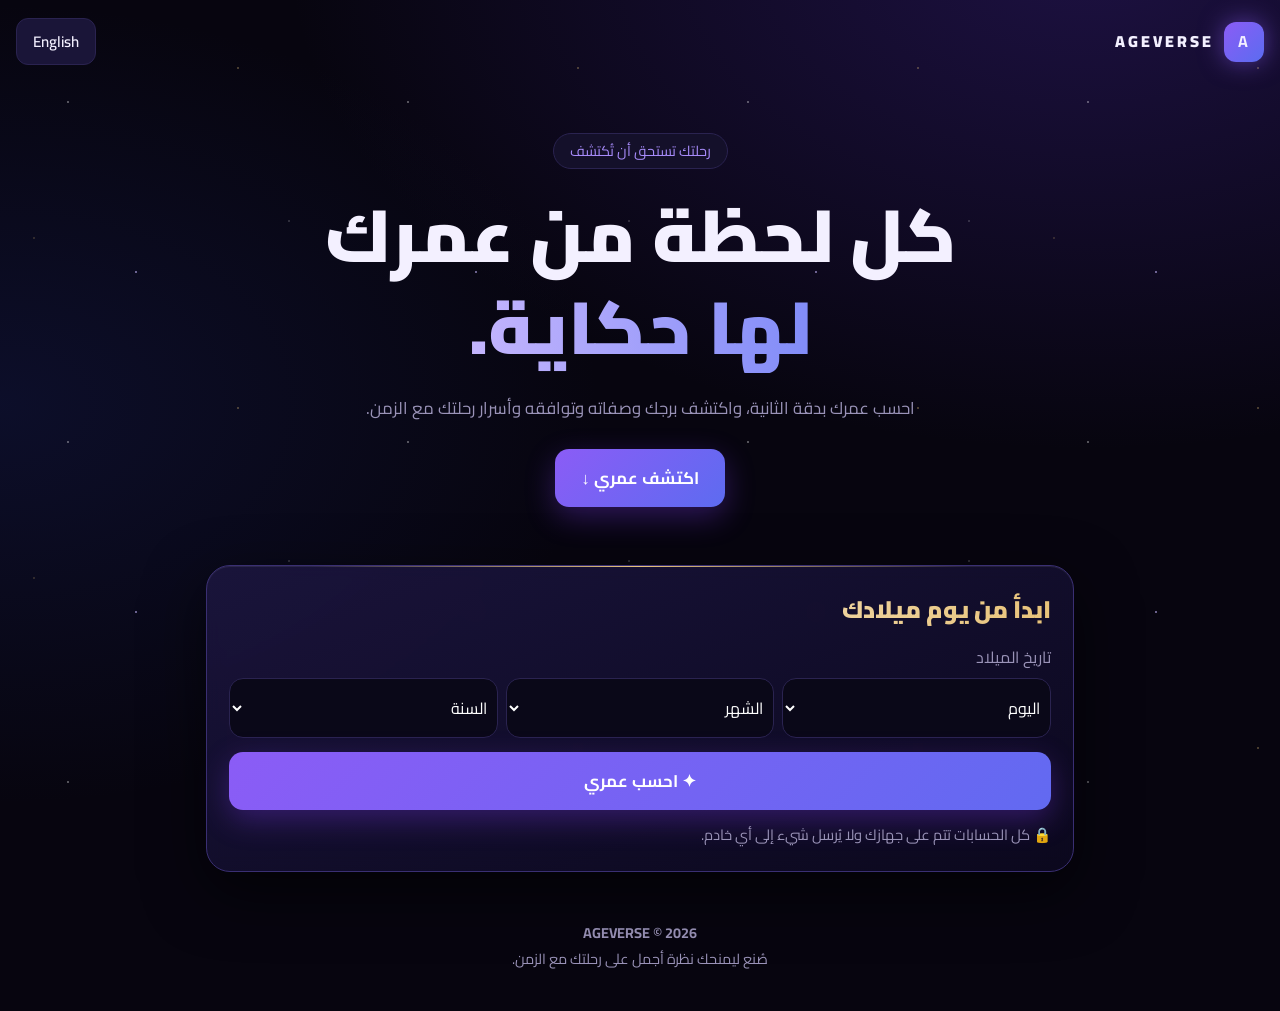
==== commit 8c3bd1d8: "Rename index (1).html to index.html" ====
--- a/index.html
+++ b/index.html
@@ -47,19 +47,32 @@
 .out{margin-top:14px;padding:14px;border-radius:16px;background:#241a4d;color:#d8ccff;font-weight:700;text-align:center}
 .c{text-align:center}
 footer{text-align:center;color:var(--m);padding:30px 16px 40px;font-size:.9rem}
+body::before{content:"";position:fixed;inset:0;pointer-events:none;z-index:-1;background-image:radial-gradient(1.5px 1.5px at 20% 30%,#fff9,transparent),radial-gradient(1px 1px at 70% 20%,#e8c37a,transparent),radial-gradient(1.5px 1.5px at 40% 80%,#c4b5fd,transparent),radial-gradient(1px 1px at 85% 65%,#fff8,transparent),radial-gradient(1px 1px at 10% 70%,#e8c37a99,transparent);background-size:340px 340px;animation:tw 5s infinite alternate}
+@keyframes tw{from{opacity:.3}to{opacity:1}}
+em{display:inline-block;background-size:200% 100%;animation:sh 5s linear infinite}
+@keyframes sh{to{background-position:200% 0}}
+.card{background:linear-gradient(160deg,#1c1640dd,#0d0920dd);backdrop-filter:blur(8px);border-color:#3a2f73;box-shadow:0 20px 60px #0009,inset 0 1px 0 #ffffff14}
+.card::before{content:"";position:absolute;top:0;left:12%;right:12%;height:1px;background:linear-gradient(90deg,transparent,var(--g),transparent)}
+.card h2{background:linear-gradient(90deg,#fff,#e8c37a);-webkit-background-clip:text;background-clip:text;color:transparent}
+.sym{width:96px;height:96px;display:grid;place-items:center;border-radius:50%;border:1px solid #e8c37a66;background:radial-gradient(#e8c37a26,transparent 70%);box-shadow:0 0 40px #e8c37a33;font-size:3.3rem}
+.stat{background:linear-gradient(160deg,#130e2e,#0a0818);transition:.25s}.stat:hover{border-color:var(--g);transform:translateY(-3px)}
+.btn{background:linear-gradient(135deg,#8b5cf6,#5b6cf0 55%,#8b5cf6);background-size:220% 100%}.btn:hover{background-position:100% 0}
+.big{filter:drop-shadow(0 0 24px #8b5cf666)}
+.nb{background:linear-gradient(160deg,#241a4d,#150f33);border-color:#e8c37a44}
+.row3{display:flex;gap:8px;margin-bottom:14px}.row3 select{flex:1;min-width:0;background:#0a0818;border:1px solid var(--b);color:#fff;border-radius:14px;padding:13px 6px;font:1rem Cairo;color-scheme:dark}
 </style>
 </head>
 <body>
 <header class="top"><div class="logo"><b>A</b><span>AGEVERSE</span></div><button class="gh" id="lg">English</button></header>
 <main class="w">
 <section class="hero"><span class="badge" data-t="tag"></span><h1><span data-t="h1a"></span> <em data-t="h1b"></em></h1><p data-t="sub"></p><a class="btn" href="#calc" data-t="cta"></a></section>
-<section class="card" id="calc"><h2 data-t="calcT"></h2><label for="dob" data-t="dob"></label><input id="dob" type="date" dir="ltr" min="1900-01-01"><button class="btn" id="go" data-t="go"></button><p class="mu" data-t="priv"></p></section>
+<section class="card" id="calc"><h2 data-t="calcT"></h2><label for="dd" data-t="dob"></label><div class="row3"><select id="dd"></select><select id="dm"></select><select id="dy"></select></div><button class="btn" id="go" data-t="go"></button><p class="mu" data-t="priv"></p></section>
 <div id="res" hidden>
 <section class="card"><p class="mu" data-t="now"></p><div class="big" id="ay"></div><p class="mu" id="amd"></p><div class="grid" id="st"></div><div class="nb" id="nb"></div></section>
 <section class="card" id="zd"></section>
 <section class="card"><h2 data-t="fT"></h2><div class="grid" id="ft"></div></section>
 <section class="card"><h2 data-t="mT"></h2><p class="mu" data-t="mS"></p><canvas id="cv"></canvas><p class="mu" id="mf"></p></section>
-<section class="card"><h2 data-t="uT"></h2><div class="row"><input id="fy" type="number" dir="ltr"><button class="btn" id="fg" data-t="fgo"></button></div><p class="out" id="fr"></p></section>
+<section class="card"><h2 data-t="uT"></h2><div class="row"><input id="fy" type="number" dir="ltr" lang="en"><button class="btn" id="fg" data-t="fgo"></button></div><p class="mu" data-t="fh" style="margin-top:12px"></p><p class="out" id="fr" hidden></p></section>
 <section class="card c"><h2 data-t="sT"></h2><button class="btn" id="sh" data-t="sB"></button></section>
 </div>
 </main>
@@ -96,46 +109,82 @@
 'Capricorn|Saturn|Ambitious, disciplined and responsible, builds steadily.|Discipline, perseverance, responsibility, wisdom|Too serious, pessimistic, overworks|Gray|Garnet|Saturday',
 'Aquarius|Uranus|Inventive, independent and humanitarian, thinks differently.|Innovation, independence, humanity, originality|Emotionally distant, intellectually stubborn, rebellious|Blue|Amethyst|Saturday',
 'Pisces|Neptune|Dreamy, gentle and artistic with a spiritual soul.|Imagination, empathy, creativity, intuition|Escapist, naive, easily influenced|Sea green|Aquamarine|Thursday']};
-const SY='♈♉♊♋♌♍♎♏♐♑♒♓',C=[[4,8,10],[5,9,3],[6,10,0],[7,11,1],[0,8,6],[1,9,7],[2,10,4],[3,11,5],[0,4,6],[1,5,11],[2,6,8],[3,7,9]];
+Object.assign(L.ar,{nb:'🎂 العد التنازلي لعيد ميلادك',nu:['شهر','أسبوع','يوم','ساعة','دقيقة','ثانية'],wd:'وُلدتَ يوم',wk:'أسبوعاً عشتَه',hb:'نبضات قلبك (تقريباً)',br:'أنفاس تنفستها (تقريباً)',stp:'خطوات مشيتها (تقريباً)',km:'المسافة التي قطعتها مع الأرض',mn:'أقمار كاملة شاهدتها',sl:'مدة نومك حتى الآن',ml:'وجبات تناولتها (تقريباً)',wt:'لترات ماء شربتها (تقريباً)',ms:'عمرك على المريخ (بالسنوات المريخية)',mr:'عمرك على عطارد (بالسنوات العطاردية)',jp:'عمرك على المشتري (بالسنوات)',M:'مليون',B:'مليار',kmu:'كم',yu:'سنة',sy:'رمز البرج',op:'البرج المقابل',lv:'❤️ في الحب',cr:'💼 في العمل',hl:'🌿 الصحة',nm:'أرقام الحظ'});
+Object.assign(L.en,{nb:'🎂 Countdown to your birthday',nu:['Months','Weeks','Days','Hours','Minutes','Seconds'],wk:'Weeks lived',hb:'Heartbeats (approx.)',br:'Breaths taken (approx.)',stp:'Steps walked (approx.)',km:'Distance traveled with Earth',mn:'Full moons you have seen',sl:'Time spent sleeping so far',ml:'Meals eaten (approx.)',wt:'Liters of water drunk (approx.)',ms:'Your age on Mars (Mars years)',mr:'Your age on Mercury (Mercury years)',jp:'Your age on Jupiter (Jupiter years)',M:'million',B:'billion',kmu:'km',yu:'years',sy:'Symbol',op:'Opposite sign',lv:'❤️ In love',cr:'💼 At work',hl:'🌿 Health',nm:'Lucky numbers'});
+Object.assign(L.ar,{dl:['اليوم','الشهر','السنة'],fh:'💡 اكتب أي سنة في المستقبل (مثل 2040) ثم اضغط «احسب» لتعرف كم سيكون عمرك في تلك السنة.',fp:'مثال: 2040',fe:'اكتب سنة أكبر من سنة ميلادك.'});
+Object.assign(L.en,{dl:['Day','Month','Year'],fh:'💡 Type any future year (like 2040) and press "Calculate" to see how old you will be in that year.',fp:'e.g. 2040',fe:'Enter a year later than your birth year.'});
+// symbol|love|career|health|numbers
+const Z2={ar:[
+'الكبش|عاشق شغوف ومباشر، يحب المطاردة والمفاجآت ويحتاج شريكاً يواكب حماسه.|يتألق في القيادة وريادة الأعمال والرياضة وكل مهنة تتطلب سرعة القرار.|طاقة عالية، لكنه عرضة للصداع والإصابات ويحتاج راحة كافية.|9، 1، 17',
+'الثور|وفيّ وهادئ يبني علاقة طويلة قائمة على الأمان والحنان.|ينجح في المال والفن والطبخ والعقارات ويفضّل العمل المستقر.|حساس في الحلق والرقبة، ويحتاج الانتباه للغذاء والوزن.|6، 2، 24',
+'التوأم|يحب الحوار والمرح والتجدد، ويملّ من الروتين بسرعة.|مناسب للإعلام والتسويق والكتابة والتدريس والمبيعات.|توتر الأعصاب وقلة النوم أبرز تحدياته، ويفيده التأمل.|5، 7، 14',
+'السلطعون|رومانسي حنون يمنح حباً عميقاً ويحتاج إلى الطمأنينة.|ينجح في التعليم والرعاية والضيافة والإدارة المالية الحذرة.|معدته تتأثر بمشاعره، فالراحة النفسية أساس صحته.|2، 7، 11',
+'الأسد|دافئ وكريم في الحب، يحب التقدير ويرد الجميل بسخاء.|وُلد للقيادة والفن والإدارة وكل مجال يضعه في الواجهة.|قلبه وظهره يحتاجان عناية، والحركة تناسبه.|1، 3، 10',
+'العذراء|صادق وحذر في مشاعره، يعبّر عن حبه بالأفعال والاهتمام بالتفاصيل.|ممتاز في الطب والتحليل والمحاسبة والبرمجة والتنظيم.|يميل إلى القلق وحساسية الجهاز الهضمي، ويفيده الروتين الصحي.|5، 14، 23',
+'الميزان|يعشق الشراكة والجمال والرومانسية، ويكره الخلافات والجفاء.|يتألق في القانون والتصميم والدبلوماسية والعلاقات العامة.|الكلى وتوازن الأكل والنوم أهم ما يحتاج متابعته.|6، 15، 24',
+'العقرب|عاشق عميق ومخلص، لا يمنح ثقته بسهولة لكنه لا ينسى من أحب.|مناسب للتحقيق والطب والبحث والاستثمار وعلم النفس.|قوي الجسد لكنه يكتم التوتر، ويحتاج تفريغاً صحياً لمشاعره.|8، 11، 18',
+'الرامي|يحب الحرية والمغامرة، ويبحث عن شريك يشاركه الضحك والسفر.|يبرع في السفر والتعليم والفلسفة والرياضة والعمل الحر.|الوركان والفخذان والإصابات الرياضية أكثر ما يستحق الانتباه.|3، 9، 22',
+'الماعز البحري|بطيء في التعلق لكنه ثابت وجادّ، ويرى الحب التزاماً طويل الأمد.|يصعد سلم النجاح بثبات في الإدارة والهندسة والمال والقانون.|العظام والمفاصل والإجهاد من العمل، فالراحة ضرورية له.|8، 4، 26',
+'حامل الماء|صديق قبل أن يكون حبيباً، يريد شريكاً يحترم استقلاله وأفكاره.|ينجح في التقنية والعلوم والابتكار والعمل الإنساني.|الدورة الدموية والكاحلان، وتفيده الرياضة والهواء الطلق.|4، 7، 11',
+'السمكتان|رومانسي حالم يمنح كل مشاعره، ويحتاج شريكاً يحميه من خيبات الأمل.|متألق في الفن والموسيقى والتصوير والعمل الروحي والإنساني.|القدمان والمناعة والتأثر النفسي، ويحتاج النوم والماء والهدوء.|7، 3، 12'],
+en:[
+'The Ram|A passionate, direct lover who enjoys the chase and needs a partner who matches his energy.|Shines in leadership, entrepreneurship and sports, anything needing fast decisions.|High energy, but prone to headaches and injuries. Needs enough rest.|9, 1, 17',
+'The Bull|Loyal and calm, builds long relationships on security and tenderness.|Succeeds in finance, art, cooking and real estate. Prefers stable work.|Sensitive throat and neck. Watch diet and weight.|6, 2, 24',
+'The Twins|Loves conversation, fun and novelty, and gets bored by routine quickly.|Suited to media, marketing, writing, teaching and sales.|Nervous tension and little sleep are the main challenges. Meditation helps.|5, 7, 14',
+'The Crab|Romantic and caring, gives deep love and needs reassurance.|Succeeds in education, care, hospitality and careful money management.|The stomach reacts to emotions, so peace of mind is the base of his health.|2, 7, 11',
+'The Lion|Warm and generous in love, enjoys appreciation and repays it lavishly.|Born for leadership, art, management and any field that puts him in front.|Heart and back need care. Staying active suits him.|1, 3, 10',
+'The Maiden|Honest and careful with feelings, shows love through actions and attention to detail.|Excellent in medicine, analysis, accounting, programming and organizing.|Prone to worry and a sensitive digestion. A healthy routine helps.|5, 14, 23',
+'The Scales|Loves partnership, beauty and romance, and hates conflict and coldness.|Shines in law, design, diplomacy and public relations.|Kidneys and balanced eating and sleep need the most attention.|6, 15, 24',
+'The Scorpion|A deep, devoted lover who trusts slowly but never forgets those he loves.|Suited to investigation, medicine, research, investing and psychology.|Physically strong but hides stress. Needs a healthy emotional outlet.|8, 11, 18',
+'The Archer|Loves freedom and adventure, looks for a partner to laugh and travel with.|Excels in travel, teaching, philosophy, sports and freelancing.|Hips, thighs and sports injuries deserve attention.|3, 9, 22',
+'The Sea-Goat|Slow to attach but steady and serious, sees love as a long-term commitment.|Climbs the ladder steadily in management, engineering, finance and law.|Bones, joints and work stress. Rest is essential.|8, 4, 26',
+'The Water-Bearer|A friend before a lover, wants a partner who respects his independence and ideas.|Succeeds in tech, science, innovation and humanitarian work.|Circulation and ankles. Exercise and fresh air help.|4, 7, 11',
+'The Two Fish|A dreamy romantic who gives all his feelings and needs protection from disappointment.|Brilliant in art, music, photography, and spiritual or humanitarian work.|Feet, immunity and emotional sensitivity. Needs sleep, water and calm.|7, 3, 12']};
+const SY=Array.from('♈♉♊♋♌♍♎♏♐♑♒♓',c=>c+'\uFE0E'),C=[[4,8,10],[5,9,3],[6,10,0],[7,11,1],[0,8,6],[1,9,7],[2,10,4],[3,11,5],[0,4,6],[1,5,11],[2,6,8],[3,7,9]];
 const S=[[1,20,10],[2,19,11],[3,21,0],[4,20,1],[5,21,2],[6,21,3],[7,23,4],[8,23,5],[9,23,6],[10,23,7],[11,22,8],[12,22,9]];
 const sg=d=>{const k=(d.getMonth()+1)*100+d.getDate();let r=9;S.forEach(s=>{if(k>=s[0]*100+s[1])r=s[2]});return r};
 const st=i=>S.find(s=>s[2]==i);
-let lang='ar',B=null,tm;
+let lang='ar',B=null,tm,NX;
 try{lang=localStorage.lang||'ar'}catch(e){}
 function age(b,n){let y=n.getFullYear()-b.getFullYear(),m=n.getMonth()-b.getMonth(),d=n.getDate()-b.getDate();if(d<0){m--;d+=new Date(n.getFullYear(),n.getMonth(),0).getDate()}if(m<0){y--;m+=12}return[y,m,d]}
-function tr(){const t=L[lang];document.documentElement.lang=lang;document.documentElement.dir=lang=='ar'?'rtl':'ltr';document.querySelectorAll('[data-t]').forEach(e=>e.textContent=t[e.dataset.t]);$('lg').textContent=lang=='ar'?'English':'عربي';document.title=t.title;if(B)render()}
+function sel(){const t=L[lang],loc=lang=='ar'?'ar-u-nu-latn':'en-US',v=['dd','dm','dy'].map(k=>$(k).value),Y=new Date().getFullYear(),o=(a,b)=>`<option value="${a}">${b}</option>`;
+$('dd').innerHTML=o('',t.dl[0])+Array.from({length:31},(_,i)=>o(i+1,i+1)).join('');
+$('dm').innerHTML=o('',t.dl[1])+Array.from({length:12},(_,i)=>o(i+1,new Date(2024,i,1).toLocaleDateString(loc,{month:'long'}))).join('');
+$('dy').innerHTML=o('',t.dl[2])+Array.from({length:Y-1919},(_,i)=>o(Y-i,Y-i)).join('');
+['dd','dm','dy'].forEach((k,i)=>$(k).value=v[i])}
+function tr(){const t=L[lang];sel();$('fy').placeholder=t.fp;document.documentElement.lang=lang;document.documentElement.dir=lang=='ar'?'rtl':'ltr';document.querySelectorAll('[data-t]').forEach(e=>e.textContent=t[e.dataset.t]);$('lg').textContent=lang=='ar'?'English':'عربي';document.title=t.title;if(B)render()}
 function render(){
-const t=L[lang],n=new Date(),[y,m,d]=age(B,n),i=sg(B),z=Z[lang][i].split('|'),loc=lang=='ar'?'ar-u-nu-latn':'en-US';
+const t=L[lang],n=new Date(),[y,m,d]=age(B,n),i=sg(B),z=Z[lang][i].split('|'),x=Z2[lang][i].split('|'),loc=lang=='ar'?'ar-u-nu-latn':'en-US';
 $('res').hidden=false;
 $('ay').textContent=y+' '+t.yr;$('amd').textContent=m+' '+t.mo+' · '+d+' '+t.dy;
 $('st').innerHTML=t.u.map((u,k)=>`<div class="stat"><b id="s${k}"></b><span>${u}</span></div>`).join('');
 let nx=new Date(n.getFullYear(),B.getMonth(),B.getDate());const t0=new Date(n.getFullYear(),n.getMonth(),n.getDate());
 if(nx<t0)nx.setFullYear(nx.getFullYear()+1);
-const ms=nx-n;$('nb').textContent=nx-t0==0?t.today:'🎂 '+t.nb+': '+f(Math.max(0,Math.floor(ms/864e5)))+' '+t.left+' · '+Math.floor(ms%864e5/36e5)+'h';
+NX=nx;$('nb').innerHTML=nx-t0==0?t.today:'<h3 style="margin:0 0 4px">'+t.nb+'</h3><div class="grid">'+t.nu.map((u,k)=>`<div class="stat"><b id="n${k}"></b><span>${u}</span></div>`).join('')+'</div>';
 const fm=x=>x.toLocaleDateString(loc,{month:'long',day:'numeric'}),a=st(i),nxs=S[(S.indexOf(a)+1)%12],s0=new Date(2024,a[0]-1,a[1]),e0=new Date(2024,nxs[0]-1,nxs[1]-1);
 $('zd').innerHTML=`<div class="zh"><div class="sym">${SY[i]}</div><div><h2>${z[0]}</h2><p class="mu">${fm(s0)} – ${fm(e0)}</p></div></div>
-<div class="chips"><span>${t.e[i%4]}</span><span>${t.md[i%3]}</span><span>${t.pl}: ${z[1]}</span></div><p>${z[2]}</p>
+<div class="chips"><span>${t.e[i%4]}</span><span>${t.md[i%3]}</span><span>${t.pl}: ${z[1]}</span><span>${t.sy}: ${x[0]}</span><span>${t.op}: ${SY[(i+6)%12]} ${Z[lang][(i+6)%12].split('|')[0]}</span><span>${t.nm}: ${x[4]}</span></div><p>${z[2]}</p><h3>${t.lv}</h3><p>${x[1]}</p><h3>${t.cr}</h3><p>${x[2]}</p><h3>${t.hl}</h3><p>${x[3]}</p>
 <div class="two"><div><h3>${t.str}</h3><p>${z[3]}</p></div><div><h3>${t.weak}</h3><p>${z[4]}</p></div></div>
 <h3>${t.comp}</h3><div class="chips">${C[i].map(j=>`<span>${SY[j]} ${Z[lang][j].split('|')[0]}</span>`).join('')}</div>
 <div class="grid"><div class="stat"><b>${z[5]}</b><span>${t.lc}</span></div><div class="stat"><b>${z[6]}</b><span>${t.ls}</span></div><div class="stat"><b>${z[7]}</b><span>${t.ld}</span></div></div><p class="mu" style="margin-top:12px">${t.disc}</p>`;
 const dd=(n-B)/864e5,by=B.getFullYear(),g=by<1946?0:by<1965?1:by<1981?2:by<1997?3:by<2013?4:5;
-$('ft').innerHTML=[[t.wd,B.toLocaleDateString(loc,{weekday:'long'})],[t.gen,t.g[g]],[t.wk,f(dd/7)],[t.hb,f(dd*1440*75/1e6)+'M'],[t.mn,f(dd/29.53)],[t.sl,(dd/365.25/3).toFixed(1)]].map(x=>`<div class="stat"><b>${x[1]}</b><span>${x[0]}</span></div>`).join('');
-map(dd);$('fy').value=$('fy').value||n.getFullYear()+10;fut();
+$('ft').innerHTML=[[t.wd,B.toLocaleDateString(loc,{weekday:'long'})],[t.gen,t.g[g]],[t.wk,f(dd/7)],[t.hb,f(dd*1440*75/1e6)+' '+t.M],[t.br,f(dd*1440*16/1e6)+' '+t.M],[t.stp,f(dd*6500/1e6)+' '+t.M],[t.km,f(dd*24*107000/1e9)+' '+t.B+' '+t.kmu],[t.mn,f(dd/29.53)],[t.sl,(dd/365.25/3).toFixed(1)+' '+t.yu],[t.ml,f(dd*3)],[t.wt,f(dd*2)],[t.ms,(dd/687).toFixed(1)],[t.mr,f(dd/88)],[t.jp,(dd/4333).toFixed(1)]].map(x=>`<div class="stat"><b>${x[1]}</b><span>${x[0]}</span></div>`).join('');
+map(dd);fut();
 clearInterval(tm);tick();tm=setInterval(tick,1000)}
-function tick(){const ms=Date.now()-B;[864e5,36e5,6e4,1e3].forEach((u,k)=>{const e=$('s'+k);if(e)e.textContent=f(ms/u)})}
+function tick(){const ms=Date.now()-B;[864e5,36e5,6e4,1e3].forEach((u,k)=>{const e=$('s'+k);if(e)e.textContent=f(ms/u)});nbt()}
+function nbt(){if(!NX||!$('n0'))return;const n=new Date(),t1=new Date(n.getFullYear(),n.getMonth(),n.getDate()+1),r=t1-n;if(NX<t1)return;const[y,m,d]=age(t1,NX);[y*12+m,Math.floor(d/7),d%7,Math.floor(r/36e5),Math.floor(r%36e5/6e4),Math.floor(r%6e4/1e3)].forEach((v,k)=>$('n'+k).textContent=v)}
 function map(dd){const c=$('cv'),w=c.clientWidth,dp=devicePixelRatio||1,s=w/52,h=s*90;c.width=w*dp;c.height=h*dp;c.style.height=h+'px';const x=c.getContext('2d');x.scale(dp,dp);const wl=Math.min(4680,Math.floor(dd/7));
 for(let k=0;k<4680;k++){x.beginPath();x.arc((k%52+.5)*s,(Math.floor(k/52)+.5)*s,s*.36,0,7);x.fillStyle=k<wl?'#a78bfa':k==wl?'#fff':'#2a2350';x.fill()}
 $('mf').textContent=L[lang].mf.replace('{w}',f(wl))}
-function fut(){if(!B)return;const y=+$('fy').value;$('fr').textContent=y>B.getFullYear()?L[lang].fr.replace('{y}',y).replace('{a}',y-B.getFullYear()):''}
-function go(){const v=$('dob').value;if(!v)return alert(L[lang].bad);const[a,b,c]=v.split('-').map(Number),d=new Date(a,b-1,c);if(d>new Date()||a<1900)return alert(L[lang].bad);B=d;try{localStorage.dob=v}catch(e){}render();$('zd').scrollIntoView({behavior:'smooth',block:'start'})}
+function fut(){if(!B)return;const v=$('fy').value,y=+v,t=L[lang],o=$('fr');o.hidden=!v;if(v)o.textContent=y>B.getFullYear()?t.fr.replace('{y}',y).replace('{a}',y-B.getFullYear()):t.fe}
+function go(){const c=+$('dd').value,b=+$('dm').value,a=+$('dy').value;if(!a||!b||!c)return alert(L[lang].bad);const d=new Date(a,b-1,c);if(d.getDate()!=c||d>new Date())return alert(L[lang].bad);B=d;try{localStorage.dob=a+'-'+b+'-'+c}catch(e){}render();$('zd').scrollIntoView({behavior:'smooth',block:'start'})}
 $('go').onclick=go;$('fg').onclick=fut;$('fy').oninput=fut;
 $('lg').onclick=()=>{lang=lang=='ar'?'en':'ar';try{localStorage.lang=lang}catch(e){}tr()};
 $('sh').onclick=()=>{if(!B)return;const[y]=age(B,new Date()),i=sg(B),nm=Z[lang][i].split('|')[0],c=document.createElement('canvas');c.width=1080;c.height=1350;const x=c.getContext('2d'),g=x.createLinearGradient(0,0,1080,1350);g.addColorStop(0,'#33207a');g.addColorStop(1,'#07050f');x.fillStyle=g;x.fillRect(0,0,1080,1350);x.textAlign='center';
 x.fillStyle='#e8c37a';x.font='700 48px Cairo';x.fillText('A G E V E R S E',540,200);x.fillStyle='#fff';x.font='900 400px Cairo';x.fillText(y,540,700);x.fillStyle='#c4b5fd';x.font='700 70px Cairo';x.fillText(SY[i]+' '+nm,540,860);x.fillStyle='#9a93b8';x.font='42px Cairo';x.fillText(B.toLocaleDateString('en-GB'),540,1000);x.fillText('MY JOURNEY IN TIME',540,1200);
 const a=document.createElement('a');a.download='ageverse.png';a.href=c.toDataURL('image/png');a.click()};
 addEventListener('resize',()=>{if(B)map((new Date()-B)/864e5)});
-try{if(localStorage.dob){$('dob').value=localStorage.dob;const[a,b,c]=localStorage.dob.split('-').map(Number);B=new Date(a,b-1,c)}}catch(e){}
-tr();
+tr();try{if(localStorage.dob){const[a,b,c]=localStorage.dob.split('-').map(Number);$('dd').value=c;$('dm').value=b;$('dy').value=a;B=new Date(a,b-1,c);render()}}catch(e){}
 </script>
 </body>
 </html>
